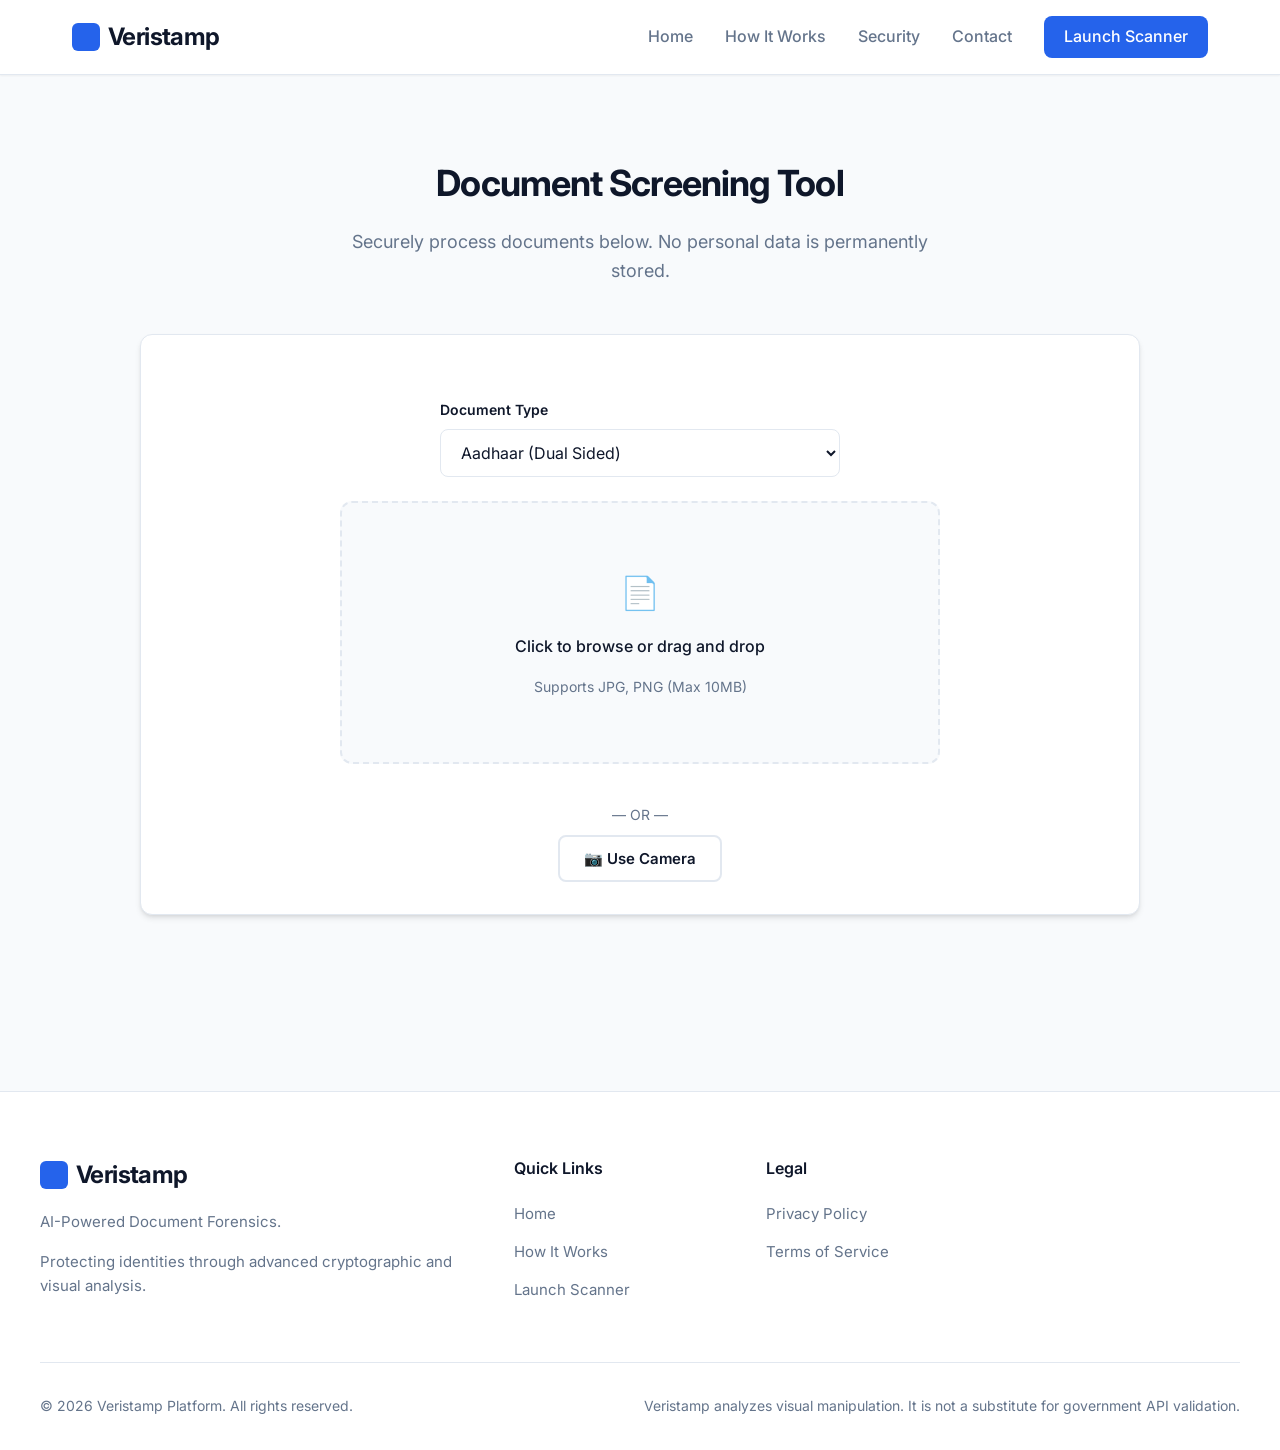
==== scanner.html @ 50203639 "Update project files" ====
<!DOCTYPE html>
<html lang="en">
<head>
    <meta charset="UTF-8">
    <meta name="viewport" content="width=device-width, initial-scale=1.0">
    <title>Veristamp — Document Scanner</title>
    <link rel="preconnect" href="https://fonts.googleapis.com">
    <link rel="preconnect" href="https://fonts.gstatic.com" crossorigin>
    <link href="https://fonts.googleapis.com/css2?family=Inter:wght@400;500;600;700&display=swap" rel="stylesheet">
    <link rel="stylesheet" href="./styles.css">
</head>
<body>

    <!-- Navigation -->
    <nav>
        <div class="nav-container">
            <a href="index.html" class="brand"><span class="brand-icon"></span> Veristamp</a>
            <button class="menu-toggle" onclick="document.getElementById('nav-links').classList.toggle('active')">☰</button>
            <div class="nav-links" id="nav-links">
                <a href="index.html#home">Home</a>
                <a href="index.html#how-it-works">How It Works</a>
                <a href="index.html#security">Security</a>
                <a href="index.html#contact">Contact</a>
                <a href="scanner.html" class="nav-btn">Launch Scanner</a>
            </div>
        </div>
    </nav>

    <!-- Scanner Tool -->
    <section id="scanner" class="section">
        <div class="section-title">Document Screening Tool</div>
        <div class="section-subtitle">Securely process documents below. No personal data is permanently stored.</div>
        
        <div class="scanner-container">
            <!-- Upload Section -->
            <div id="section-upload" class="card">
                <div class="upload-controls">
                    <div class="select-group">
                        <label for="document-type">Document Type</label>
                        <select id="document-type">
                            <option value="aadhaar">Aadhaar (Dual Sided)</option>
                        </select>
                    </div>
                    
                    <div class="dropzone" onclick="document.getElementById('file-input').click()" id="dropzone">
                        <div class="dropzone-icon">📄</div>
                        <div class="dropzone-text">Click to browse or drag and drop</div>
                        <div class="dropzone-sub">Supports JPG, PNG (Max 10MB)</div>
                        <input type="file" id="file-input" class="hidden" accept="image/*" onchange="handleFile(this.files[0])">
                    </div>
                    
                    <div style="text-align: center; margin-top: 1rem; width: 100%;">
                        <span style="color: var(--text-muted); font-size: 0.875rem; display: block; margin-bottom: 0.5rem;">— OR —</span>
                        <button style="border: 2px solid var(--border); padding: 0.75rem 1.5rem; border-radius: 8px; cursor: pointer; background: transparent; font-weight: 600; font-family: inherit; font-size: 0.9375rem; color: var(--text-main);" onclick="openCamera()">📷 Use Camera</button>
                    </div>
                </div>

                <div id="camera-container" class="hidden" style="display:none; flex-direction:column; align-items:center; gap:1rem; margin-top:1.5rem;">
                    <video id="camera-feed" autoplay playsinline style="width: 100%; max-width: 500px; border-radius: var(--radius); background: #000; border: 2px solid var(--border);"></video>
                    <div style="display:flex; gap: 1rem;">
                        <button style="background: var(--primary); color: white; border: none; padding: 0.75rem 1.5rem; border-radius: 8px; font-weight: 600; cursor: pointer;" onclick="captureCamera()">Capture Photo</button>
                        <button style="border: 2px solid var(--border); padding: 0.75rem 1.5rem; border-radius: 8px; cursor: pointer; background: transparent; font-weight: 600;" onclick="closeCamera()">Cancel</button>
                    </div>
                    <canvas id="camera-canvas" class="hidden"></canvas>
                </div>
            </div>

            <!-- Analyzing State -->
            <div id="section-analyzing" class="card hidden analyzing-state">
                <h3>Performing Forensic Analysis...</h3>
                <div class="progress-group">
                    <div class="progress-label"><span>OCR & Geometric Mapping</span><span id="lbl-ocr">0%</span></div>
                    <div class="progress-track"><div class="progress-fill" id="prog-ocr"></div></div>
                </div>
                <div class="progress-group">
                    <div class="progress-label"><span>Error Level Analysis (ELA)</span><span id="lbl-ela">0%</span></div>
                    <div class="progress-track"><div class="progress-fill" id="prog-ela"></div></div>
                </div>
                <div class="progress-group">
                    <div class="progress-label"><span>Copy-Move Detection (ORB)</span><span id="lbl-copy">0%</span></div>
                    <div class="progress-track"><div class="progress-fill" id="prog-copy"></div></div>
                </div>
            </div>

            <!-- Results Dashboard -->
            <div id="section-results" class="hidden">
                <div class="results-grid">
                    <!-- Left Column: Scores -->
                    <div class="card" style="margin-bottom: 0;">
                        <h4 style="text-align:center; margin-bottom: 1rem; color: var(--text-muted); font-size: 0.875rem; text-transform: uppercase; letter-spacing: 0.05em;">Authenticity Score</h4>
                        <div class="score-header" id="score-container">
                            <div class="risk-value" id="risk-score">0</div>
                            <div class="risk-badge" id="classification">UNKNOWN</div>
                        </div>
                        
                        <h4 style="margin-bottom: 1rem; color: var(--text-muted); font-size: 0.875rem; text-transform: uppercase; letter-spacing: 0.05em;">Individual Checks</h4>
                        <ul class="checks-list" id="checks-list"></ul>
                    </div>
                    
                    <!-- Right Column: Visual Map -->
                    <div class="card" style="margin-bottom: 0;">
                        <h4 style="margin-bottom: 1rem; color: var(--text-muted); font-size: 0.875rem; text-transform: uppercase; letter-spacing: 0.05em;">Forensic Map</h4>
                        <div class="canvas-wrapper">
                            <canvas id="image-canvas"></canvas>
                        </div>
                    </div>
                </div>
                
                <div class="action-bar">
                    <button class="btn-large btn-primary" onclick="resetApp()">Scan Another Document</button>
                </div>
            </div>
        </div>
    </section>

    <!-- Footer -->
    <footer>
        <div class="footer-grid">
            <div class="footer-col">
                <a href="index.html" class="brand" style="margin-bottom: 1rem;"><span class="brand-icon"></span> Veristamp</a>
                <p>AI-Powered Document Forensics.</p>
                <p>Protecting identities through advanced cryptographic and visual analysis.</p>
            </div>
            <div class="footer-col">
                <h4>Quick Links</h4>
                <ul class="footer-links">
                    <li><a href="index.html#home">Home</a></li>
                    <li><a href="index.html#how-it-works">How It Works</a></li>
                    <li><a href="scanner.html">Launch Scanner</a></li>
                </ul>
            </div>
            <div class="footer-col">
                <h4>Legal</h4>
                <ul class="footer-links">
                    <li><a href="#">Privacy Policy</a></li>
                    <li><a href="#">Terms of Service</a></li>
                </ul>
            </div>
        </div>
        <div class="footer-bottom">
            <div>&copy; 2026 Veristamp Platform. All rights reserved.</div>
            <div>Veristamp analyzes visual manipulation. It is not a substitute for government API validation.</div>
        </div>
    </footer>

    <!-- Scripts -->
    <script src="./script.js"></script>
</body>
</html>
---- styles.css ----
:root {
    --bg: #f8fafc;
    --surface: #ffffff;
    --text-main: #0f172a;
    --text-muted: #64748b;
    --border: #e2e8f0;
    --primary: #2563eb;
    --primary-hover: #1d4ed8;
    --danger: #ef4444;
    --warning: #f59e0b;
    --success: #10b981;
    --shadow-sm: 0 1px 2px 0 rgb(0 0 0 / 0.05);
    --shadow-md: 0 4px 6px -1px rgb(0 0 0 / 0.1), 0 2px 4px -2px rgb(0 0 0 / 0.1);
    --shadow-lg: 0 10px 15px -3px rgb(0 0 0 / 0.1), 0 4px 6px -4px rgb(0 0 0 / 0.1);
    --radius: 12px;
}

html { scroll-behavior: smooth; }
* { margin: 0; padding: 0; box-sizing: border-box; }
body { font-family: 'Inter', sans-serif; background-color: var(--bg); color: var(--text-main); line-height: 1.6; -webkit-font-smoothing: antialiased; }

/* Navigation */
nav { background: var(--surface); border-bottom: 1px solid var(--border); position: sticky; top: 0; z-index: 1000; box-shadow: var(--shadow-sm); }
.nav-container { max-width: 1200px; margin: 0 auto; padding: 1rem 2rem; display: flex; align-items: center; justify-content: space-between; }
.brand { font-size: 1.5rem; font-weight: 700; color: var(--text-main); display: flex; align-items: center; gap: 0.5rem; letter-spacing: -0.025em; text-decoration: none; }
.brand-icon { width: 28px; height: 28px; background: var(--primary); border-radius: 6px; display: inline-block; }

.nav-links { display: flex; gap: 2rem; align-items: center; }
.nav-links a { color: var(--text-muted); text-decoration: none; font-weight: 500; transition: color 0.2s; }
.nav-links a:hover { color: var(--primary); }
.nav-btn { background: var(--primary); color: white !important; padding: 0.5rem 1.25rem; border-radius: 8px; font-weight: 600; transition: background 0.2s; }
.nav-btn:hover { background: var(--primary-hover); }

.menu-toggle { display: none; background: none; border: none; font-size: 1.5rem; color: var(--text-main); cursor: pointer; }
@media (max-width: 768px) {
    .nav-links { display: none; flex-direction: column; position: absolute; top: 100%; left: 0; right: 0; background: var(--surface); padding: 1rem; border-bottom: 1px solid var(--border); box-shadow: var(--shadow-md); }
    .nav-links.active { display: flex; }
    .menu-toggle { display: block; }
}

/* General Sections */
.section { padding: 5rem 2rem; max-width: 1200px; margin: 0 auto; }
.bg-light { background-color: var(--surface); max-width: 100%; }
.bg-light .section-content { max-width: 1200px; margin: 0 auto; padding: 0 2rem; }
.section-title { text-align: center; font-size: 2.25rem; font-weight: 700; margin-bottom: 1rem; color: var(--text-main); letter-spacing: -0.025em; }
.section-subtitle { text-align: center; font-size: 1.125rem; color: var(--text-muted); max-width: 600px; margin: 0 auto 3rem auto; }

/* Hero */
.hero { padding: 6rem 2rem; text-align: center; max-width: 900px; margin: 0 auto; }
.hero h1 { font-size: 3.5rem; font-weight: 800; line-height: 1.15; letter-spacing: -0.025em; margin-bottom: 1.5rem; color: var(--text-main); }
.hero p { font-size: 1.25rem; color: var(--text-muted); margin-bottom: 2.5rem; max-width: 700px; margin-left: auto; margin-right: auto; }
.btn-large { padding: 1rem 2.5rem; font-size: 1.125rem; font-weight: 600; border-radius: 8px; text-decoration: none; display: inline-block; transition: all 0.2s; border: none; cursor: pointer; }
.btn-primary { background: var(--primary); color: white; }
.btn-primary:hover { background: var(--primary-hover); transform: translateY(-2px); box-shadow: var(--shadow-md); }

/* How It Works Grid */
.steps-grid { display: grid; grid-template-columns: repeat(auto-fit, minmax(250px, 1fr)); gap: 2rem; }
.step-card { background: var(--surface); padding: 2.5rem 2rem; border-radius: var(--radius); border: 1px solid var(--border); box-shadow: var(--shadow-sm); text-align: center; transition: transform 0.2s; }
.step-card:hover { transform: translateY(-5px); box-shadow: var(--shadow-md); }
.step-icon { width: 64px; height: 64px; background: #eff6ff; color: var(--primary); border-radius: 50%; display: flex; align-items: center; justify-content: center; font-size: 1.5rem; font-weight: 700; margin: 0 auto 1.5rem auto; }
.step-card h3 { font-size: 1.25rem; margin-bottom: 0.75rem; }
.step-card p { color: var(--text-muted); font-size: 0.9375rem; }

/* Trust / Security */
.security-grid { display: grid; grid-template-columns: 1fr 1fr; gap: 4rem; align-items: center; padding: 4rem 0; }
@media (max-width: 768px) { .security-grid { grid-template-columns: 1fr; gap: 2rem; } }
.security-text h2 { font-size: 2rem; font-weight: 700; margin-bottom: 1rem; }
.security-text p { color: var(--text-muted); margin-bottom: 1.5rem; font-size: 1.125rem; }
.security-list { list-style: none; margin-top: 2rem; }
.security-list li { display: flex; align-items: flex-start; gap: 1rem; margin-bottom: 1.25rem; font-weight: 500; }
.check-icon { color: var(--success); font-weight: bold; }

.stats-row { display: flex; justify-content: center; gap: 4rem; margin-top: 4rem; flex-wrap: wrap; border-top: 1px solid var(--border); padding-top: 4rem; }
.stat-item { text-align: center; }
.stat-val { font-size: 2.5rem; font-weight: 800; color: var(--primary); }
.stat-label { font-size: 0.875rem; color: var(--text-muted); text-transform: uppercase; letter-spacing: 0.05em; font-weight: 600; }

/* Contact Form */
.contact-grid { display: grid; grid-template-columns: 1fr 1.5fr; background: var(--surface); border: 1px solid var(--border); border-radius: var(--radius); overflow: hidden; box-shadow: var(--shadow-md); margin-top: 2rem; }
@media (max-width: 768px) { .contact-grid { grid-template-columns: 1fr; } }
.contact-info { background: var(--text-main); color: white; padding: 3rem; }
.contact-info h3 { font-size: 1.5rem; margin-bottom: 1rem; }
.contact-info p { color: #94a3b8; margin-bottom: 2rem; font-size: 0.9375rem; }
.contact-details { list-style: none; font-size: 0.9375rem; color: #cbd5e1; }
.contact-details li { margin-bottom: 1rem; display: flex; align-items: center; gap: 0.75rem; }

.contact-form { padding: 3rem; }
.form-group { margin-bottom: 1.5rem; }
.form-group label { display: block; font-size: 0.875rem; font-weight: 600; margin-bottom: 0.5rem; color: var(--text-main); }
.form-group input, .form-group textarea { width: 100%; padding: 0.75rem 1rem; border-radius: 8px; border: 1px solid var(--border); font-family: inherit; font-size: 1rem; outline: none; transition: border-color 0.2s; }
.form-group input:focus, .form-group textarea:focus { border-color: var(--primary); box-shadow: 0 0 0 3px rgba(37, 99, 235, 0.1); }
.form-group textarea { resize: vertical; min-height: 120px; }

/* Footer */
footer { background: var(--surface); border-top: 1px solid var(--border); padding: 4rem 2rem 2rem 2rem; margin-top: 4rem; }
.footer-grid { max-width: 1200px; margin: 0 auto; display: grid; grid-template-columns: 2fr 1fr 1fr 1fr; gap: 2rem; margin-bottom: 3rem; }
@media (max-width: 768px) { .footer-grid { grid-template-columns: 1fr; } }
.footer-col h4 { font-size: 1rem; font-weight: 600; margin-bottom: 1.25rem; color: var(--text-main); }
.footer-col p { color: var(--text-muted); font-size: 0.9375rem; margin-bottom: 1rem; }
.footer-links { list-style: none; }
.footer-links li { margin-bottom: 0.75rem; }
.footer-links a { color: var(--text-muted); text-decoration: none; font-size: 0.9375rem; transition: color 0.2s; }
.footer-links a:hover { color: var(--primary); }
.footer-bottom { max-width: 1200px; margin: 0 auto; padding-top: 2rem; border-top: 1px solid var(--border); display: flex; justify-content: space-between; align-items: center; color: var(--text-muted); font-size: 0.875rem; flex-wrap: wrap; gap: 1rem; }

/* -------------------------------------------
    SCANNER COMPONENT CSS (from original app)
    ------------------------------------------- */
.scanner-container { max-width: 1000px; margin: 0 auto; }
.card { background: var(--surface); border-radius: var(--radius); border: 1px solid var(--border); box-shadow: var(--shadow-md); padding: 2rem; margin-bottom: 2rem; transition: all 0.3s ease; }

.upload-controls { display: flex; flex-direction: column; align-items: center; gap: 1.5rem; margin-top: 2rem; }
.select-group { display: flex; flex-direction: column; align-items: flex-start; width: 100%; max-width: 400px; }
.select-group label { font-size: 0.875rem; font-weight: 600; color: var(--text-main); margin-bottom: 0.5rem; }
.select-group select { width: 100%; padding: 0.75rem 1rem; border-radius: 8px; border: 1px solid var(--border); font-family: inherit; font-size: 1rem; color: var(--text-main); background: var(--surface); cursor: pointer; outline: none; transition: border-color 0.2s; }
.select-group select:focus { border-color: var(--primary); box-shadow: 0 0 0 3px rgba(37, 99, 235, 0.1); }

.dropzone { width: 100%; max-width: 600px; border: 2px dashed var(--border); border-radius: var(--radius); padding: 4rem 2rem; text-align: center; background: #f8fafc; cursor: pointer; transition: all 0.2s ease; display: flex; flex-direction: column; align-items: center; justify-content: center; gap: 1rem; }
.dropzone:hover { border-color: var(--primary); background: #eff6ff; }
.dropzone-icon { font-size: 2rem; color: var(--text-muted); }
.dropzone-text { font-weight: 500; color: var(--text-main); }
.dropzone-sub { font-size: 0.875rem; color: var(--text-muted); }
.hidden { display: none !important; }

/* Analyzing State */
.analyzing-state { text-align: center; padding: 4rem 0; }
.analyzing-state h3 { font-size: 1.5rem; font-weight: 600; margin-bottom: 2rem; color: var(--text-main); }

.progress-group { margin-bottom: 1.5rem; text-align: left; max-width: 500px; margin-left: auto; margin-right: auto; }
.progress-label { display: flex; justify-content: space-between; font-size: 0.875rem; font-weight: 500; color: var(--text-main); margin-bottom: 0.5rem; }
.progress-track { height: 8px; background: var(--border); border-radius: 999px; overflow: hidden; }
.progress-fill { height: 100%; background: var(--primary); width: 0%; transition: width 0.3s ease; border-radius: 999px; }

/* Results Dashboard */
.results-grid { display: grid; grid-template-columns: 1fr 1.2fr; gap: 2rem; animation: fadeIn 0.5s ease-out forwards; }
@keyframes fadeIn { from { opacity: 0; transform: translateY(10px); } to { opacity: 1; transform: translateY(0); } }
@media (max-width: 768px) { .results-grid { grid-template-columns: 1fr; } }

.score-header { display: flex; flex-direction: column; align-items: center; padding: 2rem 0; border-bottom: 1px solid var(--border); margin-bottom: 1.5rem; }
.risk-value { font-size: 4rem; font-weight: 700; line-height: 1; letter-spacing: -0.05em; margin-bottom: 0.5rem; }
.risk-badge { display: inline-block; padding: 0.35rem 1rem; border-radius: 999px; font-size: 0.875rem; font-weight: 600; text-transform: uppercase; letter-spacing: 0.05em; }

.likely_fake .risk-value { color: var(--danger); }
.likely_fake .risk-badge { background: #fee2e2; color: var(--danger); }
.suspicious .risk-value { color: var(--warning); }
.suspicious .risk-badge { background: #fef3c7; color: var(--warning); }
.genuine .risk-value { color: var(--success); }
.genuine .risk-badge { background: #d1fae5; color: var(--success); }

.checks-list { list-style: none; display: flex; flex-direction: column; gap: 0.75rem; }
.check-item { display: flex; justify-content: space-between; align-items: center; padding: 0.75rem; background: var(--bg); border-radius: 8px; font-size: 0.9375rem; }
.check-name { font-weight: 500; color: var(--text-main); }
.check-score { font-weight: 600; font-variant-numeric: tabular-nums; }
.score-safe { color: var(--success); }
.score-warn { color: var(--danger); }

.canvas-wrapper { width: 100%; border-radius: 8px; overflow: hidden; background: #000; display: flex; justify-content: center; align-items: center; }
canvas { max-width: 100%; height: auto; display: block; }
.action-bar { margin-top: 2rem; display: flex; justify-content: center; }
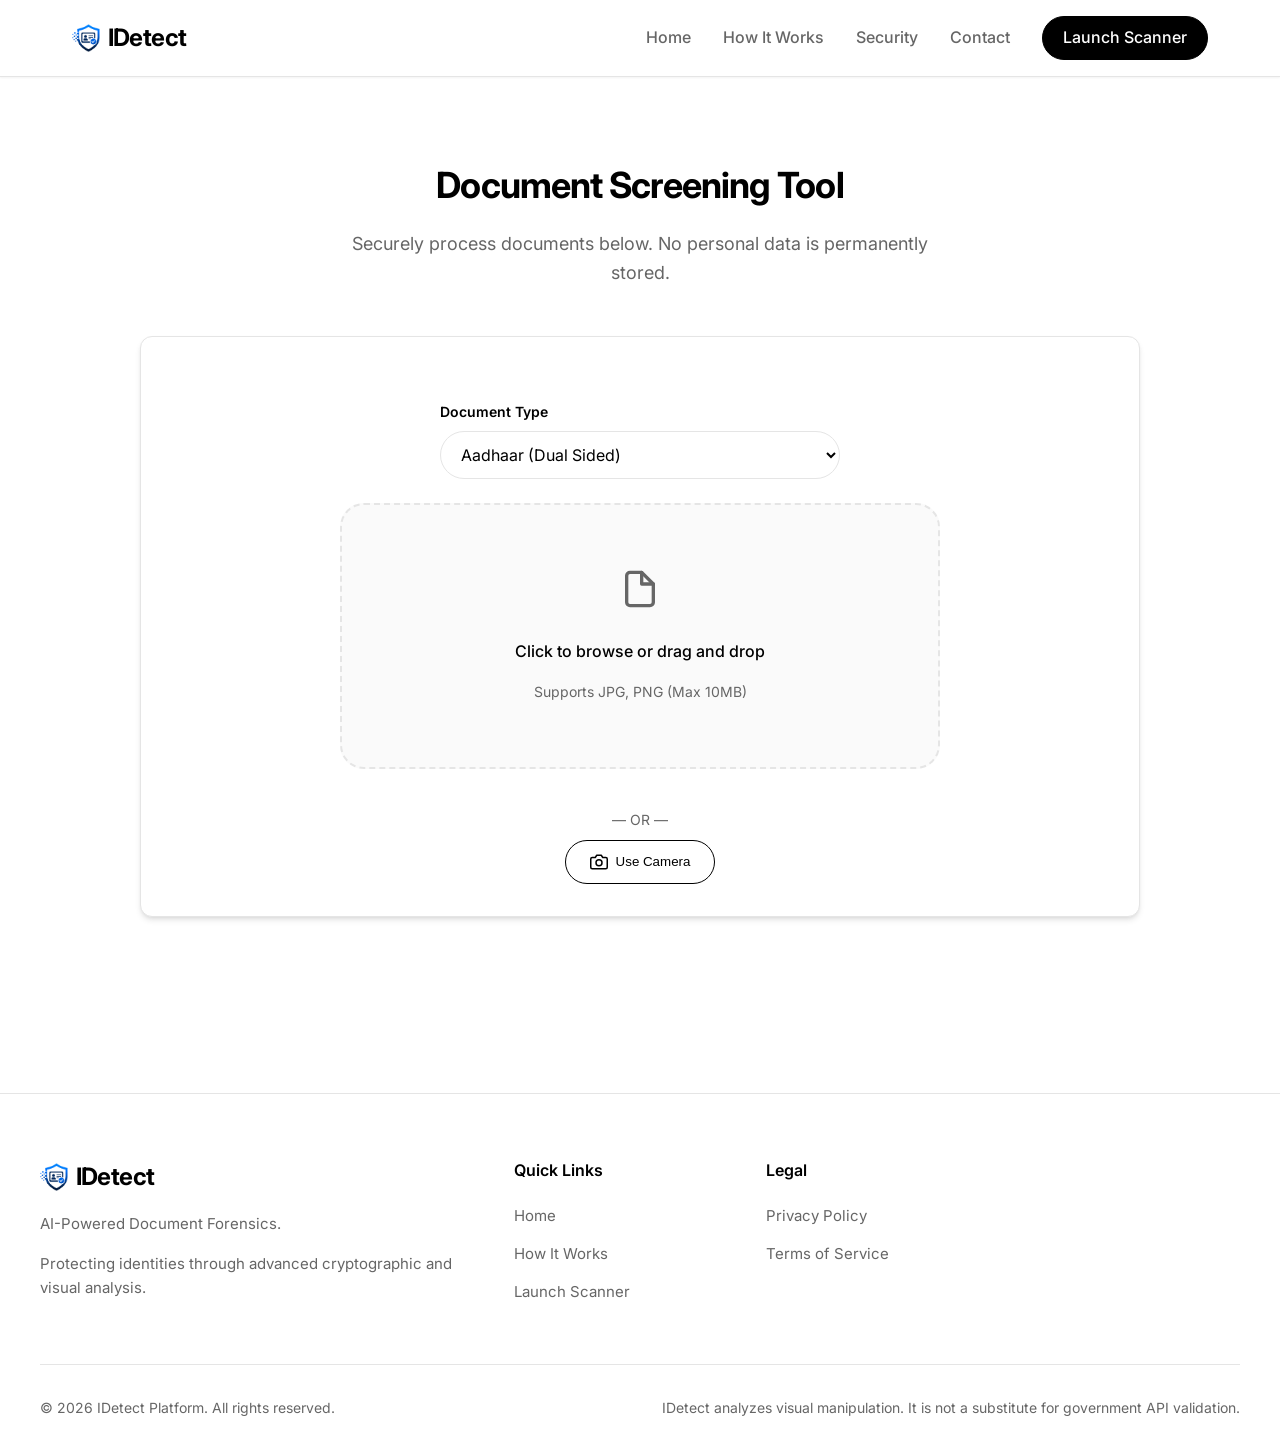
==== commit 4edc2450: "Update project files" ====
--- a/scanner.html
+++ b/scanner.html
@@ -3,7 +3,7 @@
 <head>
     <meta charset="UTF-8">
     <meta name="viewport" content="width=device-width, initial-scale=1.0">
-    <title>Veristamp — Document Scanner</title>
+    <title>IDetect — Document Scanner</title>
     <link rel="preconnect" href="https://fonts.googleapis.com">
     <link rel="preconnect" href="https://fonts.gstatic.com" crossorigin>
     <link href="https://fonts.googleapis.com/css2?family=Inter:wght@400;500;600;700&display=swap" rel="stylesheet">
@@ -14,7 +14,7 @@
     <!-- Navigation -->
     <nav>
         <div class="nav-container">
-            <a href="index.html" class="brand"><span class="brand-icon"></span> Veristamp</a>
+            <a href="index.html" class="brand"><img src="./ficon.png" alt="Logo" style="height:28px; margin-right:8px;"> <strong>ID</strong>etect</a>
             <button class="menu-toggle" onclick="document.getElementById('nav-links').classList.toggle('active')">☰</button>
             <div class="nav-links" id="nav-links">
                 <a href="index.html#home">Home</a>
@@ -42,8 +42,10 @@
                         </select>
                     </div>
                     
-                    <div class="dropzone" onclick="document.getElementById('file-input').click()" id="dropzone">
-                        <div class="dropzone-icon">📄</div>
+                    <div class="dropzone" onclick="document.getElementById('file-input').click()" id="dropzone" style="border-radius: 24px;">
+                        <div class="dropzone-icon">
+                            <svg xmlns="http://www.w3.org/2000/svg" width="40" height="40" viewBox="0 0 24 24" fill="none" stroke="currentColor" stroke-width="2" stroke-linecap="round" stroke-linejoin="round" style="color: var(--text-muted);"><path d="M13 2H6a2 2 0 0 0-2 2v16a2 2 0 0 0 2 2h12a2 2 0 0 0 2-2V9z"></path><polyline points="13 2 13 9 20 9"></polyline></svg>
+                        </div>
                         <div class="dropzone-text">Click to browse or drag and drop</div>
                         <div class="dropzone-sub">Supports JPG, PNG (Max 10MB)</div>
                         <input type="file" id="file-input" class="hidden" accept="image/*" onchange="handleFile(this.files[0])">
@@ -51,15 +53,18 @@
                     
                     <div style="text-align: center; margin-top: 1rem; width: 100%;">
                         <span style="color: var(--text-muted); font-size: 0.875rem; display: block; margin-bottom: 0.5rem;">— OR —</span>
-                        <button style="border: 2px solid var(--border); padding: 0.75rem 1.5rem; border-radius: 8px; cursor: pointer; background: transparent; font-weight: 600; font-family: inherit; font-size: 0.9375rem; color: var(--text-main);" onclick="openCamera()">📷 Use Camera</button>
+                        <button class="btn-outline" style="padding: 0.75rem 1.5rem; display: inline-flex; align-items: center; gap: 0.5rem;" onclick="openCamera()">
+                            <svg xmlns="http://www.w3.org/2000/svg" width="18" height="18" viewBox="0 0 24 24" fill="none" stroke="currentColor" stroke-width="2" stroke-linecap="round" stroke-linejoin="round"><path d="M23 19a2 2 0 0 1-2 2H3a2 2 0 0 1-2-2V8a2 2 0 0 1 2-2h4l2-3h6l2 3h4a2 2 0 0 1 2 2z"></path><circle cx="12" cy="13" r="4"></circle></svg>
+                            Use Camera
+                        </button>
                     </div>
                 </div>
 
                 <div id="camera-container" class="hidden" style="display:none; flex-direction:column; align-items:center; gap:1rem; margin-top:1.5rem;">
-                    <video id="camera-feed" autoplay playsinline style="width: 100%; max-width: 500px; border-radius: var(--radius); background: #000; border: 2px solid var(--border);"></video>
+                    <video id="camera-feed" autoplay playsinline style="width: 100%; max-width: 500px; border-radius: 24px; background: #000; border: 2px solid var(--border);"></video>
                     <div style="display:flex; gap: 1rem;">
-                        <button style="background: var(--primary); color: white; border: none; padding: 0.75rem 1.5rem; border-radius: 8px; font-weight: 600; cursor: pointer;" onclick="captureCamera()">Capture Photo</button>
-                        <button style="border: 2px solid var(--border); padding: 0.75rem 1.5rem; border-radius: 8px; cursor: pointer; background: transparent; font-weight: 600;" onclick="closeCamera()">Cancel</button>
+                        <button class="btn-primary" style="padding: 0.75rem 1.5rem;" onclick="captureCamera()">Capture Photo</button>
+                        <button class="btn-outline" style="padding: 0.75rem 1.5rem;" onclick="closeCamera()">Cancel</button>
                     </div>
                     <canvas id="camera-canvas" class="hidden"></canvas>
                 </div>
@@ -100,8 +105,8 @@
                     <!-- Right Column: Visual Map -->
                     <div class="card" style="margin-bottom: 0;">
                         <h4 style="margin-bottom: 1rem; color: var(--text-muted); font-size: 0.875rem; text-transform: uppercase; letter-spacing: 0.05em;">Forensic Map</h4>
-                        <div class="canvas-wrapper">
-                            <canvas id="image-canvas"></canvas>
+                        <div class="canvas-wrapper" style="border-radius: 24px;">
+                            <canvas id="image-canvas" style="border-radius: 24px;"></canvas>
                         </div>
                     </div>
                 </div>
@@ -117,7 +122,7 @@
     <footer>
         <div class="footer-grid">
             <div class="footer-col">
-                <a href="index.html" class="brand" style="margin-bottom: 1rem;"><span class="brand-icon"></span> Veristamp</a>
+                <a href="index.html" class="brand" style="margin-bottom: 1rem;"><img src="./ficon.png" alt="Logo" style="height:28px; margin-right:8px;"> <strong>ID</strong>etect</a>
                 <p>AI-Powered Document Forensics.</p>
                 <p>Protecting identities through advanced cryptographic and visual analysis.</p>
             </div>
@@ -138,8 +143,8 @@
             </div>
         </div>
         <div class="footer-bottom">
-            <div>&copy; 2026 Veristamp Platform. All rights reserved.</div>
-            <div>Veristamp analyzes visual manipulation. It is not a substitute for government API validation.</div>
+            <div>&copy; 2026 IDetect Platform. All rights reserved.</div>
+            <div>IDetect analyzes visual manipulation. It is not a substitute for government API validation.</div>
         </div>
     </footer>
 
--- a/styles.css
+++ b/styles.css
@@ -1,14 +1,14 @@
 :root {
-    --bg: #f8fafc;
+    --bg: #ffffff;
     --surface: #ffffff;
-    --text-main: #0f172a;
-    --text-muted: #64748b;
-    --border: #e2e8f0;
-    --primary: #2563eb;
-    --primary-hover: #1d4ed8;
-    --danger: #ef4444;
-    --warning: #f59e0b;
-    --success: #10b981;
+    --text-main: #000000;
+    --text-muted: #666666;
+    --border: #e5e5e5;
+    --primary: #000000;
+    --primary-hover: #333333;
+    --danger: #000000;
+    --warning: #444444;
+    --success: #000000;
     --shadow-sm: 0 1px 2px 0 rgb(0 0 0 / 0.05);
     --shadow-md: 0 4px 6px -1px rgb(0 0 0 / 0.1), 0 2px 4px -2px rgb(0 0 0 / 0.1);
     --shadow-lg: 0 10px 15px -3px rgb(0 0 0 / 0.1), 0 4px 6px -4px rgb(0 0 0 / 0.1);
@@ -22,14 +22,14 @@
 /* Navigation */
 nav { background: var(--surface); border-bottom: 1px solid var(--border); position: sticky; top: 0; z-index: 1000; box-shadow: var(--shadow-sm); }
 .nav-container { max-width: 1200px; margin: 0 auto; padding: 1rem 2rem; display: flex; align-items: center; justify-content: space-between; }
-.brand { font-size: 1.5rem; font-weight: 700; color: var(--text-main); display: flex; align-items: center; gap: 0.5rem; letter-spacing: -0.025em; text-decoration: none; }
+.brand { font-size: 1.5rem; font-weight: 700; color: var(--text-main); display: flex; align-items: center; letter-spacing: -0.025em; text-decoration: none; }
 .brand-icon { width: 28px; height: 28px; background: var(--primary); border-radius: 6px; display: inline-block; }
 
 .nav-links { display: flex; gap: 2rem; align-items: center; }
 .nav-links a { color: var(--text-muted); text-decoration: none; font-weight: 500; transition: color 0.2s; }
 .nav-links a:hover { color: var(--primary); }
-.nav-btn { background: var(--primary); color: white !important; padding: 0.5rem 1.25rem; border-radius: 8px; font-weight: 600; transition: background 0.2s; }
-.nav-btn:hover { background: var(--primary-hover); }
+.nav-btn { background: var(--primary); color: white !important; padding: 0.5rem 1.25rem; border-radius: 9999px; font-weight: 600; transition: background 0.2s; border: 1px solid var(--primary); }
+.nav-btn:hover { background: var(--primary-hover); border-color: var(--primary-hover); }
 
 .menu-toggle { display: none; background: none; border: none; font-size: 1.5rem; color: var(--text-main); cursor: pointer; }
 @media (max-width: 768px) {
@@ -49,21 +49,23 @@
 .hero { padding: 6rem 2rem; text-align: center; max-width: 900px; margin: 0 auto; }
 .hero h1 { font-size: 3.5rem; font-weight: 800; line-height: 1.15; letter-spacing: -0.025em; margin-bottom: 1.5rem; color: var(--text-main); }
 .hero p { font-size: 1.25rem; color: var(--text-muted); margin-bottom: 2.5rem; max-width: 700px; margin-left: auto; margin-right: auto; }
-.btn-large { padding: 1rem 2.5rem; font-size: 1.125rem; font-weight: 600; border-radius: 8px; text-decoration: none; display: inline-block; transition: all 0.2s; border: none; cursor: pointer; }
-.btn-primary { background: var(--primary); color: white; }
-.btn-primary:hover { background: var(--primary-hover); transform: translateY(-2px); box-shadow: var(--shadow-md); }
+.hero-btns { display: flex; justify-content: center; gap: 1rem; flex-wrap: wrap; }
+.btn-large { padding: 1rem 2.5rem; font-size: 1.125rem; font-weight: 600; border-radius: 9999px; text-decoration: none; display: inline-block; transition: all 0.2s; border: none; cursor: pointer; }
+.btn-primary { background: var(--primary); color: white; border: 1px solid var(--primary); border-radius: 9999px; }
+.btn-primary:hover { background: var(--primary-hover); border-color: var(--primary-hover); transform: translateY(-2px); box-shadow: var(--shadow-md); }
+.btn-outline { background: white; color: black; border: 1px solid black; border-radius: 9999px; }
+.btn-outline:hover { background: #f4f4f5; transform: translateY(-2px); box-shadow: var(--shadow-md); }
 
 /* How It Works Grid */
 .steps-grid { display: grid; grid-template-columns: repeat(auto-fit, minmax(250px, 1fr)); gap: 2rem; }
 .step-card { background: var(--surface); padding: 2.5rem 2rem; border-radius: var(--radius); border: 1px solid var(--border); box-shadow: var(--shadow-sm); text-align: center; transition: transform 0.2s; }
 .step-card:hover { transform: translateY(-5px); box-shadow: var(--shadow-md); }
-.step-icon { width: 64px; height: 64px; background: #eff6ff; color: var(--primary); border-radius: 50%; display: flex; align-items: center; justify-content: center; font-size: 1.5rem; font-weight: 700; margin: 0 auto 1.5rem auto; }
+.step-icon { width: 64px; height: 64px; background: #000; color: #fff; border-radius: 50%; display: flex; align-items: center; justify-content: center; font-size: 1.5rem; font-weight: 700; margin: 0 auto 1.5rem auto; }
 .step-card h3 { font-size: 1.25rem; margin-bottom: 0.75rem; }
 .step-card p { color: var(--text-muted); font-size: 0.9375rem; }
 
 /* Trust / Security */
-.security-grid { display: grid; grid-template-columns: 1fr 1fr; gap: 4rem; align-items: center; padding: 4rem 0; }
-@media (max-width: 768px) { .security-grid { grid-template-columns: 1fr; gap: 2rem; } }
+.security-grid { max-width: 800px; margin: 0 auto; padding: 4rem 0; }
 .security-text h2 { font-size: 2rem; font-weight: 700; margin-bottom: 1rem; }
 .security-text p { color: var(--text-muted); margin-bottom: 1.5rem; font-size: 1.125rem; }
 .security-list { list-style: none; margin-top: 2rem; }
@@ -71,6 +73,10 @@
 .check-icon { color: var(--success); font-weight: bold; }
 
 .stats-row { display: flex; justify-content: center; gap: 4rem; margin-top: 4rem; flex-wrap: wrap; border-top: 1px solid var(--border); padding-top: 4rem; }
+@media (max-width: 768px) {
+    .stats-row { gap: 2rem; margin-top: 2rem; padding-top: 2rem; justify-content: space-around; }
+    .stat-val { font-size: 2rem; }
+}
 .stat-item { text-align: center; }
 .stat-val { font-size: 2.5rem; font-weight: 800; color: var(--primary); }
 .stat-label { font-size: 0.875rem; color: var(--text-muted); text-transform: uppercase; letter-spacing: 0.05em; font-weight: 600; }
@@ -82,14 +88,24 @@
 .contact-info h3 { font-size: 1.5rem; margin-bottom: 1rem; }
 .contact-info p { color: #94a3b8; margin-bottom: 2rem; font-size: 0.9375rem; }
 .contact-details { list-style: none; font-size: 0.9375rem; color: #cbd5e1; }
-.contact-details li { margin-bottom: 1rem; display: flex; align-items: center; gap: 0.75rem; }
+.contact-details li { margin-bottom: 1.25rem; display: flex; align-items: flex-start; gap: 0.5rem; flex-wrap: wrap; }
+@media (max-width: 400px) and (max-height: 700px) {
+    .contact-details li { flex-direction: column; gap: 0.25rem; }
+}
 
 .contact-form { padding: 3rem; }
 .form-group { margin-bottom: 1.5rem; }
 .form-group label { display: block; font-size: 0.875rem; font-weight: 600; margin-bottom: 0.5rem; color: var(--text-main); }
-.form-group input, .form-group textarea { width: 100%; padding: 0.75rem 1rem; border-radius: 8px; border: 1px solid var(--border); font-family: inherit; font-size: 1rem; outline: none; transition: border-color 0.2s; }
-.form-group input:focus, .form-group textarea:focus { border-color: var(--primary); box-shadow: 0 0 0 3px rgba(37, 99, 235, 0.1); }
+.form-group input, .form-group textarea { width: 100%; padding: 0.75rem 0; border-radius: 0; border: none; border-bottom: 2px solid var(--border); font-family: inherit; font-size: 1rem; outline: none; transition: border-color 0.2s; background: transparent; }
+.form-group input:focus, .form-group textarea:focus { border-color: var(--primary); box-shadow: none; }
 .form-group textarea { resize: vertical; min-height: 120px; }
+
+/* Accordion Input Styles */
+.accordion-group label { cursor: pointer; display: flex; justify-content: space-between; align-items: center; user-select: none; }
+.accordion-group .toggle-icon { font-size: 0.75rem; transition: transform 0.3s ease; color: var(--text-muted); }
+.accordion-group.active .toggle-icon { transform: rotate(180deg); }
+.accordion-group .input-wrapper { max-height: 0; opacity: 0; overflow: hidden; transition: max-height 0.4s ease-out, opacity 0.3s ease-out, margin-top 0.3s ease-out; margin-top: 0; }
+.accordion-group.active .input-wrapper { max-height: 250px; opacity: 1; margin-top: 0.75rem; }
 
 /* Footer */
 footer { background: var(--surface); border-top: 1px solid var(--border); padding: 4rem 2rem 2rem 2rem; margin-top: 4rem; }
@@ -108,15 +124,16 @@
     ------------------------------------------- */
 .scanner-container { max-width: 1000px; margin: 0 auto; }
 .card { background: var(--surface); border-radius: var(--radius); border: 1px solid var(--border); box-shadow: var(--shadow-md); padding: 2rem; margin-bottom: 2rem; transition: all 0.3s ease; }
+@media (max-width: 768px) { .card { padding: 1.25rem; margin-bottom: 1rem; } }
 
 .upload-controls { display: flex; flex-direction: column; align-items: center; gap: 1.5rem; margin-top: 2rem; }
 .select-group { display: flex; flex-direction: column; align-items: flex-start; width: 100%; max-width: 400px; }
 .select-group label { font-size: 0.875rem; font-weight: 600; color: var(--text-main); margin-bottom: 0.5rem; }
-.select-group select { width: 100%; padding: 0.75rem 1rem; border-radius: 8px; border: 1px solid var(--border); font-family: inherit; font-size: 1rem; color: var(--text-main); background: var(--surface); cursor: pointer; outline: none; transition: border-color 0.2s; }
+.select-group select { width: 100%; padding: 0.75rem 1rem; border-radius: 9999px; border: 1px solid var(--border); font-family: inherit; font-size: 1rem; color: var(--text-main); background: var(--surface); cursor: pointer; outline: none; transition: border-color 0.2s; }
 .select-group select:focus { border-color: var(--primary); box-shadow: 0 0 0 3px rgba(37, 99, 235, 0.1); }
 
-.dropzone { width: 100%; max-width: 600px; border: 2px dashed var(--border); border-radius: var(--radius); padding: 4rem 2rem; text-align: center; background: #f8fafc; cursor: pointer; transition: all 0.2s ease; display: flex; flex-direction: column; align-items: center; justify-content: center; gap: 1rem; }
-.dropzone:hover { border-color: var(--primary); background: #eff6ff; }
+.dropzone { width: 100%; max-width: 600px; border: 2px dashed var(--border); border-radius: var(--radius); padding: 4rem 2rem; text-align: center; background: #fafafa; cursor: pointer; transition: all 0.2s ease; display: flex; flex-direction: column; align-items: center; justify-content: center; gap: 1rem; }
+.dropzone:hover { border-color: var(--primary); background: #f4f4f5; }
 .dropzone-icon { font-size: 2rem; color: var(--text-muted); }
 .dropzone-text { font-weight: 500; color: var(--text-main); }
 .dropzone-sub { font-size: 0.875rem; color: var(--text-muted); }
@@ -125,6 +142,10 @@
 /* Analyzing State */
 .analyzing-state { text-align: center; padding: 4rem 0; }
 .analyzing-state h3 { font-size: 1.5rem; font-weight: 600; margin-bottom: 2rem; color: var(--text-main); }
+@media (max-width: 768px) {
+    .analyzing-state { padding: 1rem 0; }
+    .analyzing-state h3 { font-size: 1.25rem; margin-bottom: 1.5rem; }
+}
 
 .progress-group { margin-bottom: 1.5rem; text-align: left; max-width: 500px; margin-left: auto; margin-right: auto; }
 .progress-label { display: flex; justify-content: space-between; font-size: 0.875rem; font-weight: 500; color: var(--text-main); margin-bottom: 0.5rem; }
@@ -140,19 +161,19 @@
 .risk-value { font-size: 4rem; font-weight: 700; line-height: 1; letter-spacing: -0.05em; margin-bottom: 0.5rem; }
 .risk-badge { display: inline-block; padding: 0.35rem 1rem; border-radius: 999px; font-size: 0.875rem; font-weight: 600; text-transform: uppercase; letter-spacing: 0.05em; }
 
-.likely_fake .risk-value { color: var(--danger); }
-.likely_fake .risk-badge { background: #fee2e2; color: var(--danger); }
-.suspicious .risk-value { color: var(--warning); }
-.suspicious .risk-badge { background: #fef3c7; color: var(--warning); }
-.genuine .risk-value { color: var(--success); }
-.genuine .risk-badge { background: #d1fae5; color: var(--success); }
+.likely_fake .risk-value { color: var(--text-main); }
+.likely_fake .risk-badge { background: #000000; color: #ffffff; }
+.suspicious .risk-value { color: var(--text-muted); }
+.suspicious .risk-badge { background: #e5e5e5; color: #000000; }
+.genuine .risk-value { color: var(--text-main); }
+.genuine .risk-badge { background: #ffffff; color: #000000; border: 1px solid #000000; }
 
 .checks-list { list-style: none; display: flex; flex-direction: column; gap: 0.75rem; }
 .check-item { display: flex; justify-content: space-between; align-items: center; padding: 0.75rem; background: var(--bg); border-radius: 8px; font-size: 0.9375rem; }
 .check-name { font-weight: 500; color: var(--text-main); }
 .check-score { font-weight: 600; font-variant-numeric: tabular-nums; }
-.score-safe { color: var(--success); }
-.score-warn { color: var(--danger); }
+.score-safe { color: var(--text-main); }
+.score-warn { color: #000000; font-weight: 800; border-bottom: 2px solid #000; }
 
 .canvas-wrapper { width: 100%; border-radius: 8px; overflow: hidden; background: #000; display: flex; justify-content: center; align-items: center; }
 canvas { max-width: 100%; height: auto; display: block; }
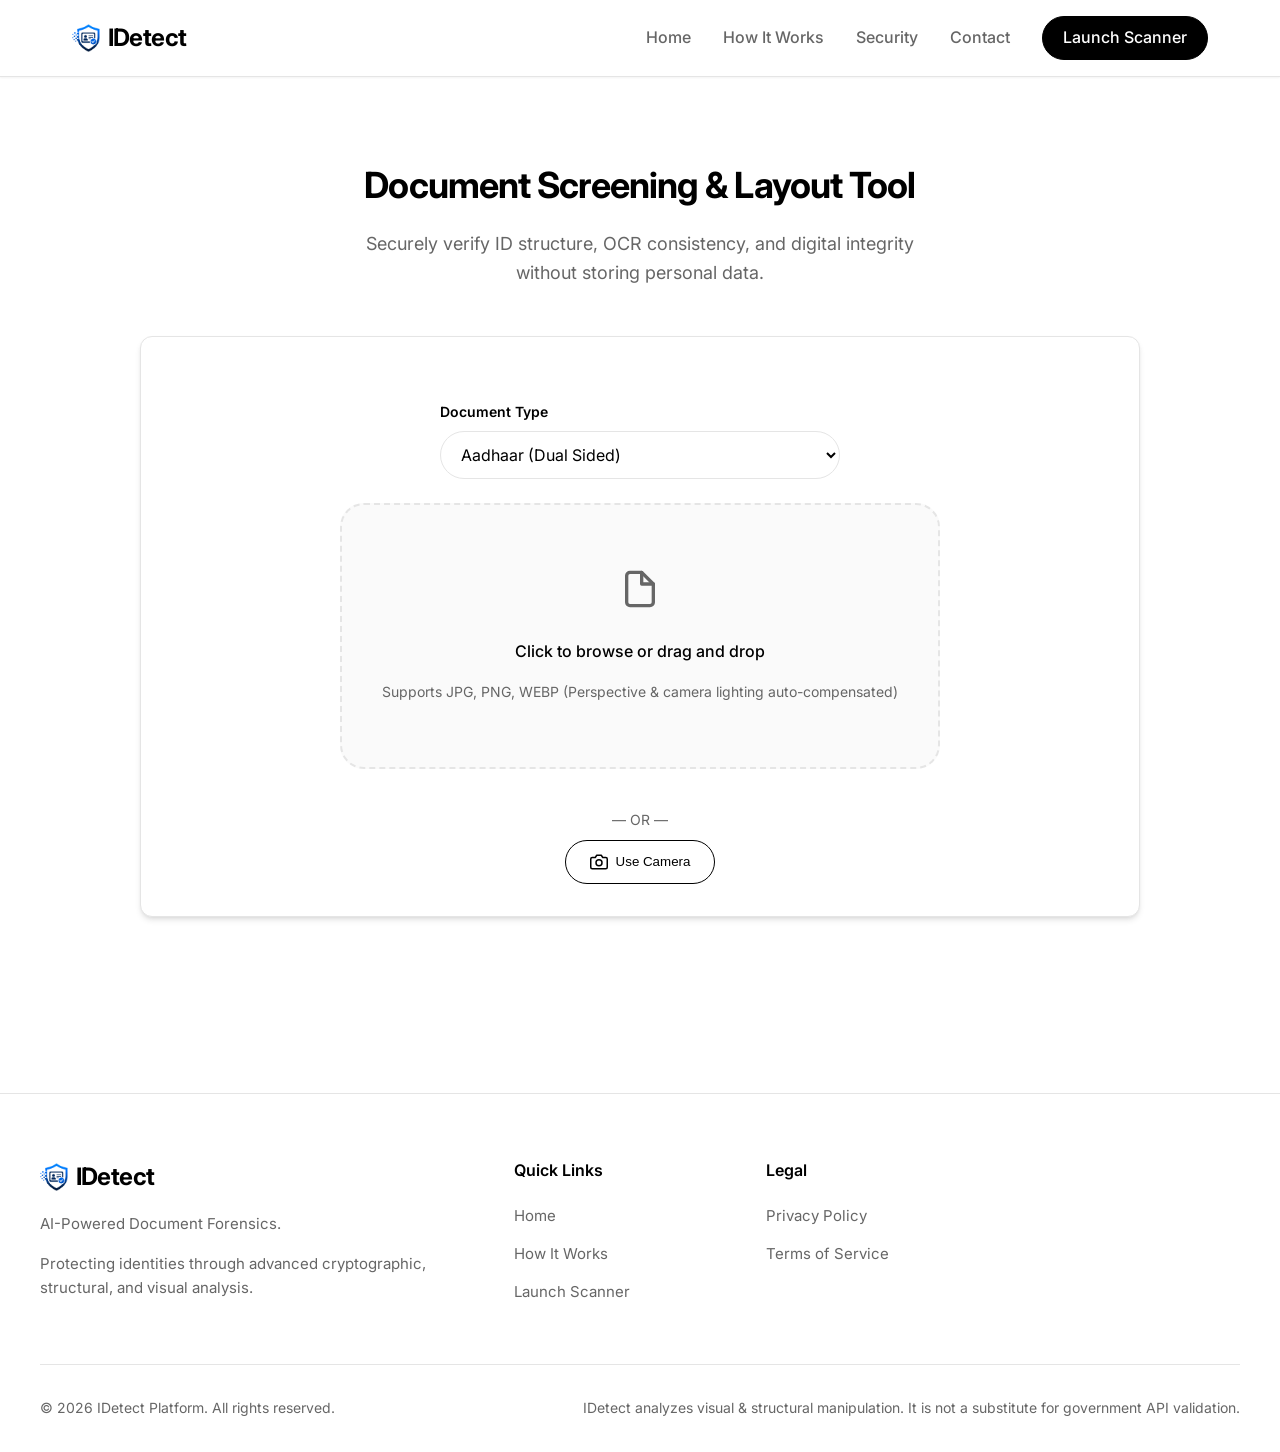
==== commit d7bf466a: "Update project files" ====
--- a/scanner.html
+++ b/scanner.html
@@ -3,10 +3,10 @@
 <head>
     <meta charset="UTF-8">
     <meta name="viewport" content="width=device-width, initial-scale=1.0">
-    <title>IDetect — Document Scanner</title>
+    <title>IDetect — Document Scanner & Layout Verification</title>
     <link rel="preconnect" href="https://fonts.googleapis.com">
     <link rel="preconnect" href="https://fonts.gstatic.com" crossorigin>
-    <link href="https://fonts.googleapis.com/css2?family=Inter:wght@400;500;600;700&display=swap" rel="stylesheet">
+    <link href="https://fonts.googleapis.com/css2?family=Inter:wght@400;500;600;700;800&display=swap" rel="stylesheet">
     <link rel="stylesheet" href="./styles.css">
 </head>
 <body>
@@ -28,8 +28,8 @@
 
     <!-- Scanner Tool -->
     <section id="scanner" class="section">
-        <div class="section-title">Document Screening Tool</div>
-        <div class="section-subtitle">Securely process documents below. No personal data is permanently stored.</div>
+        <div class="section-title">Document Screening & Layout Tool</div>
+        <div class="section-subtitle">Securely verify ID structure, OCR consistency, and digital integrity without storing personal data.</div>
         
         <div class="scanner-container">
             <!-- Upload Section -->
@@ -47,7 +47,7 @@
                             <svg xmlns="http://www.w3.org/2000/svg" width="40" height="40" viewBox="0 0 24 24" fill="none" stroke="currentColor" stroke-width="2" stroke-linecap="round" stroke-linejoin="round" style="color: var(--text-muted);"><path d="M13 2H6a2 2 0 0 0-2 2v16a2 2 0 0 0 2 2h12a2 2 0 0 0 2-2V9z"></path><polyline points="13 2 13 9 20 9"></polyline></svg>
                         </div>
                         <div class="dropzone-text">Click to browse or drag and drop</div>
-                        <div class="dropzone-sub">Supports JPG, PNG (Max 10MB)</div>
+                        <div class="dropzone-sub">Supports JPG, PNG, WEBP (Perspective & camera lighting auto-compensated)</div>
                         <input type="file" id="file-input" class="hidden" accept="image/*" onchange="handleFile(this.files[0])">
                     </div>
                     
@@ -72,43 +72,96 @@
 
             <!-- Analyzing State -->
             <div id="section-analyzing" class="card hidden analyzing-state">
-                <h3>Performing Forensic Analysis...</h3>
-                <div class="progress-group">
-                    <div class="progress-label"><span>OCR & Geometric Mapping</span><span id="lbl-ocr">0%</span></div>
+                <h3>Performing Structural & Forensic Analysis...</h3>
+                <div class="progress-group">
+                    <div class="progress-label"><span>Perspective Rectification & Quality Check</span><span id="lbl-persp">0%</span></div>
+                    <div class="progress-track"><div class="progress-fill" id="prog-persp"></div></div>
+                </div>
+                <div class="progress-group">
+                    <div class="progress-label"><span>Normalized OCR & Geometric Mapping</span><span id="lbl-ocr">0%</span></div>
                     <div class="progress-track"><div class="progress-fill" id="prog-ocr"></div></div>
                 </div>
                 <div class="progress-group">
-                    <div class="progress-label"><span>Error Level Analysis (ELA)</span><span id="lbl-ela">0%</span></div>
+                    <div class="progress-label"><span>Structural Layout & Tolerance Matching</span><span id="lbl-layout">0%</span></div>
+                    <div class="progress-track"><div class="progress-fill" id="prog-layout"></div></div>
+                </div>
+                <div class="progress-group">
+                    <div class="progress-label"><span>Tampering & Digital Forensic Checks</span><span id="lbl-ela">0%</span></div>
                     <div class="progress-track"><div class="progress-fill" id="prog-ela"></div></div>
-                </div>
-                <div class="progress-group">
-                    <div class="progress-label"><span>Copy-Move Detection (ORB)</span><span id="lbl-copy">0%</span></div>
-                    <div class="progress-track"><div class="progress-fill" id="prog-copy"></div></div>
                 </div>
             </div>
 
             <!-- Results Dashboard -->
             <div id="section-results" class="hidden">
                 <div class="results-grid">
-                    <!-- Left Column: Scores -->
+                    <!-- Left Column: Scores & Metrics -->
                     <div class="card" style="margin-bottom: 0;">
-                        <h4 style="text-align:center; margin-bottom: 1rem; color: var(--text-muted); font-size: 0.875rem; text-transform: uppercase; letter-spacing: 0.05em;">Authenticity Score</h4>
+                        <div class="results-top-header">
+                            <div>
+                                <h4 style="color: var(--text-muted); font-size: 0.8rem; text-transform: uppercase; letter-spacing: 0.05em; margin-bottom: 0.25rem;">Authenticity Assessment</h4>
+                                <span class="confidence-badge" id="confidence-indicator">Confidence: --%</span>
+                            </div>
+                        </div>
+
                         <div class="score-header" id="score-container">
                             <div class="risk-value" id="risk-score">0</div>
+                            <div class="score-scale">/ 100</div>
                             <div class="risk-badge" id="classification">UNKNOWN</div>
                         </div>
+
+                        <!-- Image Quality Separation Card -->
+                        <div class="quality-card" id="quality-card">
+                            <div class="quality-header">
+                                <span class="quality-title">
+                                    <svg xmlns="http://www.w3.org/2000/svg" width="16" height="16" viewBox="0 0 24 24" fill="none" stroke="currentColor" stroke-width="2" stroke-linecap="round" stroke-linejoin="round" style="margin-right:6px;"><path d="M2 12h5l3 5 4-10 3 5h5"/></svg>
+                                    Image Quality
+                                </span>
+                                <span class="quality-score" id="quality-score-val">88/100</span>
+                            </div>
+                            <div class="quality-metrics-row">
+                                <span class="quality-chip" id="chip-sharpness">Sharpness: --</span>
+                                <span class="quality-chip" id="chip-brightness">Brightness: --</span>
+                                <span class="quality-chip" id="chip-contrast">Contrast: --</span>
+                            </div>
+                            <div class="quality-subtext">Evaluated independently from document authenticity.</div>
+                        </div>
                         
-                        <h4 style="margin-bottom: 1rem; color: var(--text-muted); font-size: 0.875rem; text-transform: uppercase; letter-spacing: 0.05em;">Individual Checks</h4>
+                        <h4 style="margin-top: 1.5rem; margin-bottom: 0.75rem; color: var(--text-muted); font-size: 0.8rem; text-transform: uppercase; letter-spacing: 0.05em;">Verification Breakdown</h4>
                         <ul class="checks-list" id="checks-list"></ul>
                     </div>
                     
-                    <!-- Right Column: Visual Map -->
+                    <!-- Right Column: Visual Map & Layout Details -->
                     <div class="card" style="margin-bottom: 0;">
-                        <h4 style="margin-bottom: 1rem; color: var(--text-muted); font-size: 0.875rem; text-transform: uppercase; letter-spacing: 0.05em;">Forensic Map</h4>
-                        <div class="canvas-wrapper" style="border-radius: 24px;">
-                            <canvas id="image-canvas" style="border-radius: 24px;"></canvas>
-                        </div>
-                    </div>
+                        <div style="display:flex; justify-content:space-between; align-items:center; margin-bottom:0.75rem;">
+                            <h4 style="color: var(--text-muted); font-size: 0.8rem; text-transform: uppercase; letter-spacing: 0.05em;">Document Visual Map</h4>
+                            <div class="overlay-toggles">
+                                <button class="chip-btn active" id="btn-toggle-boxes" onclick="toggleOverlay('boxes')">OCR Boxes</button>
+                                <button class="chip-btn" id="btn-toggle-regions" onclick="toggleOverlay('regions')">Regions</button>
+                            </div>
+                        </div>
+
+                        <div class="canvas-wrapper" style="border-radius: 16px; position:relative;">
+                            <canvas id="image-canvas" style="border-radius: 16px;"></canvas>
+                        </div>
+
+                        <!-- Visual Legend -->
+                        <div class="visual-legend">
+                            <span class="legend-item"><span class="legend-dot dot-green"></span> Consistent</span>
+                            <span class="legend-item"><span class="legend-dot dot-orange"></span> Minor Variation</span>
+                            <span class="legend-item"><span class="legend-dot dot-red"></span> Significant Anomaly</span>
+                        </div>
+
+                        <!-- Explainable Reasoning Panel -->
+                        <div class="explainable-panel" id="explainable-panel">
+                            <h5 style="font-size:0.875rem; margin-bottom:0.5rem; font-weight:700;">Structural Diagnosis</h5>
+                            <ul class="reasons-list" id="reasons-list"></ul>
+                        </div>
+                    </div>
+                </div>
+
+                <!-- Disclaimer -->
+                <div class="disclaimer-banner">
+                    ⚠️ Automated assessment based on structural and digital evidence. Not definitive legal proof of document authenticity.
                 </div>
                 
                 <div class="action-bar">
@@ -117,6 +170,57 @@
             </div>
         </div>
     </section>
+
+    <!-- Layout Details Modal -->
+    <div id="layout-modal" class="modal hidden">
+        <div class="modal-backdrop" onclick="closeLayoutModal()"></div>
+        <div class="modal-content">
+            <div class="modal-header">
+                <h3>Layout & Formatting Analysis</h3>
+                <button class="modal-close" onclick="closeLayoutModal()">&times;</button>
+            </div>
+            <div class="modal-body">
+                <div class="layout-score-summary">
+                    <div class="layout-big-score" id="modal-layout-score">94</div>
+                    <div>
+                        <div style="font-weight:700; font-size:1.125rem;">Structural Consistency</div>
+                        <div style="color:var(--text-muted); font-size:0.875rem;" id="modal-layout-status">High geometric alignment with expected template</div>
+                    </div>
+                </div>
+
+                <div class="metric-bars">
+                    <div class="metric-row">
+                        <div class="metric-meta"><span>Position Consistency (35%)</span><span id="m-val-pos">97%</span></div>
+                        <div class="metric-track"><div class="metric-fill" id="m-bar-pos" style="width:97%;"></div></div>
+                    </div>
+                    <div class="metric-row">
+                        <div class="metric-meta"><span>Size Consistency (20%)</span><span id="m-val-size">94%</span></div>
+                        <div class="metric-track"><div class="metric-fill" id="m-bar-size" style="width:94%;"></div></div>
+                    </div>
+                    <div class="metric-row">
+                        <div class="metric-meta"><span>Alignment Consistency (20%)</span><span id="m-val-align">95%</span></div>
+                        <div class="metric-track"><div class="metric-fill" id="m-bar-align" style="width:95%;"></div></div>
+                    </div>
+                    <div class="metric-row">
+                        <div class="metric-meta"><span>Spacing Regularity (15%)</span><span id="m-val-spacing">91%</span></div>
+                        <div class="metric-track"><div class="metric-fill" id="m-bar-spacing" style="width:91%;"></div></div>
+                    </div>
+                    <div class="metric-row">
+                        <div class="metric-meta"><span>Region Structure (10%)</span><span id="m-val-region">93%</span></div>
+                        <div class="metric-track"><div class="metric-fill" id="m-bar-region" style="width:93%;"></div></div>
+                    </div>
+                </div>
+
+                <div style="margin-top:1.5rem;">
+                    <h4 style="font-size:0.875rem; margin-bottom:0.5rem; text-transform:uppercase; color:var(--text-muted);">Findings & Diagnostics</h4>
+                    <ul class="reasons-list" id="modal-reasons-list"></ul>
+                </div>
+            </div>
+            <div class="modal-footer">
+                <button class="btn-outline" style="padding:0.5rem 1.25rem;" onclick="closeLayoutModal()">Close</button>
+            </div>
+        </div>
+    </div>
 
     <!-- Footer -->
     <footer>
@@ -124,7 +228,7 @@
             <div class="footer-col">
                 <a href="index.html" class="brand" style="margin-bottom: 1rem;"><img src="./ficon.png" alt="Logo" style="height:28px; margin-right:8px;"> <strong>ID</strong>etect</a>
                 <p>AI-Powered Document Forensics.</p>
-                <p>Protecting identities through advanced cryptographic and visual analysis.</p>
+                <p>Protecting identities through advanced cryptographic, structural, and visual analysis.</p>
             </div>
             <div class="footer-col">
                 <h4>Quick Links</h4>
@@ -144,7 +248,7 @@
         </div>
         <div class="footer-bottom">
             <div>&copy; 2026 IDetect Platform. All rights reserved.</div>
-            <div>IDetect analyzes visual manipulation. It is not a substitute for government API validation.</div>
+            <div>IDetect analyzes visual & structural manipulation. It is not a substitute for government API validation.</div>
         </div>
     </footer>
 
--- a/styles.css
+++ b/styles.css
@@ -147,8 +147,8 @@
     .analyzing-state h3 { font-size: 1.25rem; margin-bottom: 1.5rem; }
 }
 
-.progress-group { margin-bottom: 1.5rem; text-align: left; max-width: 500px; margin-left: auto; margin-right: auto; }
-.progress-label { display: flex; justify-content: space-between; font-size: 0.875rem; font-weight: 500; color: var(--text-main); margin-bottom: 0.5rem; }
+.progress-group { margin-bottom: 1.25rem; text-align: left; max-width: 500px; margin-left: auto; margin-right: auto; }
+.progress-label { display: flex; justify-content: space-between; font-size: 0.875rem; font-weight: 500; color: var(--text-main); margin-bottom: 0.4rem; }
 .progress-track { height: 8px; background: var(--border); border-radius: 999px; overflow: hidden; }
 .progress-fill { height: 100%; background: var(--primary); width: 0%; transition: width 0.3s ease; border-radius: 999px; }
 
@@ -157,24 +157,85 @@
 @keyframes fadeIn { from { opacity: 0; transform: translateY(10px); } to { opacity: 1; transform: translateY(0); } }
 @media (max-width: 768px) { .results-grid { grid-template-columns: 1fr; } }
 
-.score-header { display: flex; flex-direction: column; align-items: center; padding: 2rem 0; border-bottom: 1px solid var(--border); margin-bottom: 1.5rem; }
-.risk-value { font-size: 4rem; font-weight: 700; line-height: 1; letter-spacing: -0.05em; margin-bottom: 0.5rem; }
-.risk-badge { display: inline-block; padding: 0.35rem 1rem; border-radius: 999px; font-size: 0.875rem; font-weight: 600; text-transform: uppercase; letter-spacing: 0.05em; }
-
-.likely_fake .risk-value { color: var(--text-main); }
-.likely_fake .risk-badge { background: #000000; color: #ffffff; }
-.suspicious .risk-value { color: var(--text-muted); }
-.suspicious .risk-badge { background: #e5e5e5; color: #000000; }
-.genuine .risk-value { color: var(--text-main); }
-.genuine .risk-badge { background: #ffffff; color: #000000; border: 1px solid #000000; }
-
-.checks-list { list-style: none; display: flex; flex-direction: column; gap: 0.75rem; }
-.check-item { display: flex; justify-content: space-between; align-items: center; padding: 0.75rem; background: var(--bg); border-radius: 8px; font-size: 0.9375rem; }
-.check-name { font-weight: 500; color: var(--text-main); }
-.check-score { font-weight: 600; font-variant-numeric: tabular-nums; }
-.score-safe { color: var(--text-main); }
-.score-warn { color: #000000; font-weight: 800; border-bottom: 2px solid #000; }
-
-.canvas-wrapper { width: 100%; border-radius: 8px; overflow: hidden; background: #000; display: flex; justify-content: center; align-items: center; }
+.results-top-header { display: flex; justify-content: space-between; align-items: flex-start; margin-bottom: 1rem; }
+.confidence-badge { font-size: 0.75rem; font-weight: 600; padding: 0.2rem 0.6rem; border-radius: 999px; background: #f3f4f6; color: var(--text-muted); border: 1px solid var(--border); }
+
+.score-header { display: flex; flex-direction: column; align-items: center; padding: 1.5rem 0; border-bottom: 1px solid var(--border); margin-bottom: 1.25rem; position: relative; }
+.risk-value { font-size: 4rem; font-weight: 800; line-height: 1; letter-spacing: -0.05em; margin-bottom: 0.2rem; }
+.score-scale { font-size: 0.875rem; color: var(--text-muted); font-weight: 600; margin-bottom: 0.75rem; }
+.risk-badge { display: inline-block; padding: 0.35rem 1.25rem; border-radius: 999px; font-size: 0.875rem; font-weight: 700; text-transform: uppercase; letter-spacing: 0.05em; }
+
+.likely_fake .risk-value { color: #dc2626; }
+.likely_fake .risk-badge { background: #fee2e2; color: #dc2626; border: 1px solid #fecaca; }
+.suspicious .risk-value { color: #d97706; }
+.suspicious .risk-badge { background: #fef3c7; color: #d97706; border: 1px solid #fde68a; }
+.genuine .risk-value { color: #16a34a; }
+.genuine .risk-badge { background: #dcfce7; color: #16a34a; border: 1px solid #bbf7d0; }
+
+/* Image Quality Card */
+.quality-card { background: #f9fafb; border: 1px solid var(--border); border-radius: 10px; padding: 1rem; margin-bottom: 1.25rem; }
+.quality-header { display: flex; justify-content: space-between; align-items: center; margin-bottom: 0.5rem; }
+.quality-title { font-size: 0.875rem; font-weight: 600; display: flex; align-items: center; color: var(--text-main); }
+.quality-score { font-size: 0.875rem; font-weight: 700; color: var(--primary); }
+.quality-metrics-row { display: flex; gap: 0.5rem; flex-wrap: wrap; margin-bottom: 0.4rem; }
+.quality-chip { font-size: 0.75rem; padding: 0.15rem 0.5rem; background: #ffffff; border: 1px solid var(--border); border-radius: 6px; color: var(--text-muted); }
+.quality-subtext { font-size: 0.75rem; color: var(--text-muted); font-style: italic; }
+
+.checks-list { list-style: none; display: flex; flex-direction: column; gap: 0.6rem; }
+.check-item { display: flex; justify-content: space-between; align-items: center; padding: 0.65rem 0.85rem; background: var(--bg); border: 1px solid #f3f4f6; border-radius: 8px; font-size: 0.875rem; }
+.check-item:hover { border-color: var(--border); }
+.check-name { font-weight: 500; color: var(--text-main); display: flex; align-items: center; gap: 0.5rem; }
+.check-score-col { display: flex; align-items: center; gap: 0.75rem; }
+.check-score { font-weight: 700; font-variant-numeric: tabular-nums; }
+.score-safe { color: #16a34a; }
+.score-warn { color: #dc2626; font-weight: 800; }
+
+.btn-details { background: none; border: 1px solid var(--border); padding: 0.2rem 0.55rem; font-size: 0.75rem; border-radius: 6px; cursor: pointer; color: var(--primary); font-weight: 600; transition: all 0.2s; }
+.btn-details:hover { background: #f3f4f6; border-color: var(--text-main); }
+
+/* Canvas Visual Map & Controls */
+.overlay-toggles { display: flex; gap: 0.4rem; }
+.chip-btn { background: #f3f4f6; border: 1px solid var(--border); padding: 0.25rem 0.65rem; border-radius: 999px; font-size: 0.75rem; font-weight: 600; cursor: pointer; color: var(--text-muted); transition: all 0.2s; }
+.chip-btn.active { background: var(--primary); color: #ffffff; border-color: var(--primary); }
+
+.canvas-wrapper { width: 100%; border-radius: 12px; overflow: hidden; background: #000; display: flex; justify-content: center; align-items: center; min-height: 240px; }
 canvas { max-width: 100%; height: auto; display: block; }
+
+.visual-legend { display: flex; justify-content: center; gap: 1.25rem; margin-top: 0.75rem; font-size: 0.75rem; color: var(--text-muted); }
+.legend-item { display: flex; align-items: center; gap: 0.35rem; }
+.legend-dot { width: 8px; height: 8px; border-radius: 50%; display: inline-block; }
+.dot-green { background: #22c55e; }
+.dot-orange { background: #f59e0b; }
+.dot-red { background: #ef4444; }
+
+/* Explainable Reasoning Panel */
+.explainable-panel { background: #f9fafb; border: 1px solid var(--border); border-radius: 10px; padding: 1rem; margin-top: 1rem; }
+.reasons-list { list-style: none; display: flex; flex-direction: column; gap: 0.4rem; }
+.reasons-list li { font-size: 0.8125rem; line-height: 1.4; }
+.reason-safe { color: #15803d; }
+.reason-warn { color: #b45309; }
+.reason-danger { color: #b91c1c; }
+
+.disclaimer-banner { margin-top: 1.5rem; padding: 0.75rem 1rem; background: #f8fafc; border: 1px dashed var(--border); border-radius: 8px; font-size: 0.78rem; color: var(--text-muted); text-align: center; }
 .action-bar { margin-top: 2rem; display: flex; justify-content: center; }
+
+/* Layout Breakdown Modal */
+.modal { position: fixed; inset: 0; z-index: 2000; display: flex; align-items: center; justify-content: center; padding: 1rem; }
+.modal-backdrop { position: absolute; inset: 0; background: rgba(0, 0, 0, 0.5); backdrop-filter: blur(2px); }
+.modal-content { position: relative; background: var(--surface); border-radius: 16px; width: 100%; max-width: 550px; box-shadow: var(--shadow-lg); border: 1px solid var(--border); overflow: hidden; z-index: 10; animation: modalIn 0.3s ease-out; }
+@keyframes modalIn { from { opacity: 0; transform: scale(0.95); } to { opacity: 1; transform: scale(1); } }
+.modal-header { padding: 1.25rem 1.5rem; border-bottom: 1px solid var(--border); display: flex; justify-content: space-between; align-items: center; }
+.modal-header h3 { font-size: 1.25rem; font-weight: 700; }
+.modal-close { background: none; border: none; font-size: 1.5rem; line-height: 1; cursor: pointer; color: var(--text-muted); }
+.modal-body { padding: 1.5rem; max-height: 75vh; overflow-y: auto; }
+.modal-footer { padding: 1rem 1.5rem; border-top: 1px solid var(--border); display: flex; justify-content: flex-end; background: #fafafa; }
+
+.layout-score-summary { display: flex; align-items: center; gap: 1.25rem; padding: 1rem; background: #f9fafb; border-radius: 10px; margin-bottom: 1.5rem; border: 1px solid var(--border); }
+.layout-big-score { font-size: 2.5rem; font-weight: 800; color: #16a34a; line-height: 1; }
+
+.metric-bars { display: flex; flex-direction: column; gap: 1rem; }
+.metric-row { display: flex; flex-direction: column; gap: 0.35rem; }
+.metric-meta { display: flex; justify-content: space-between; font-size: 0.8125rem; font-weight: 600; color: var(--text-main); }
+.metric-track { height: 8px; background: #e5e7eb; border-radius: 999px; overflow: hidden; }
+.metric-fill { height: 100%; background: #16a34a; border-radius: 999px; transition: width 0.4s ease; }
+
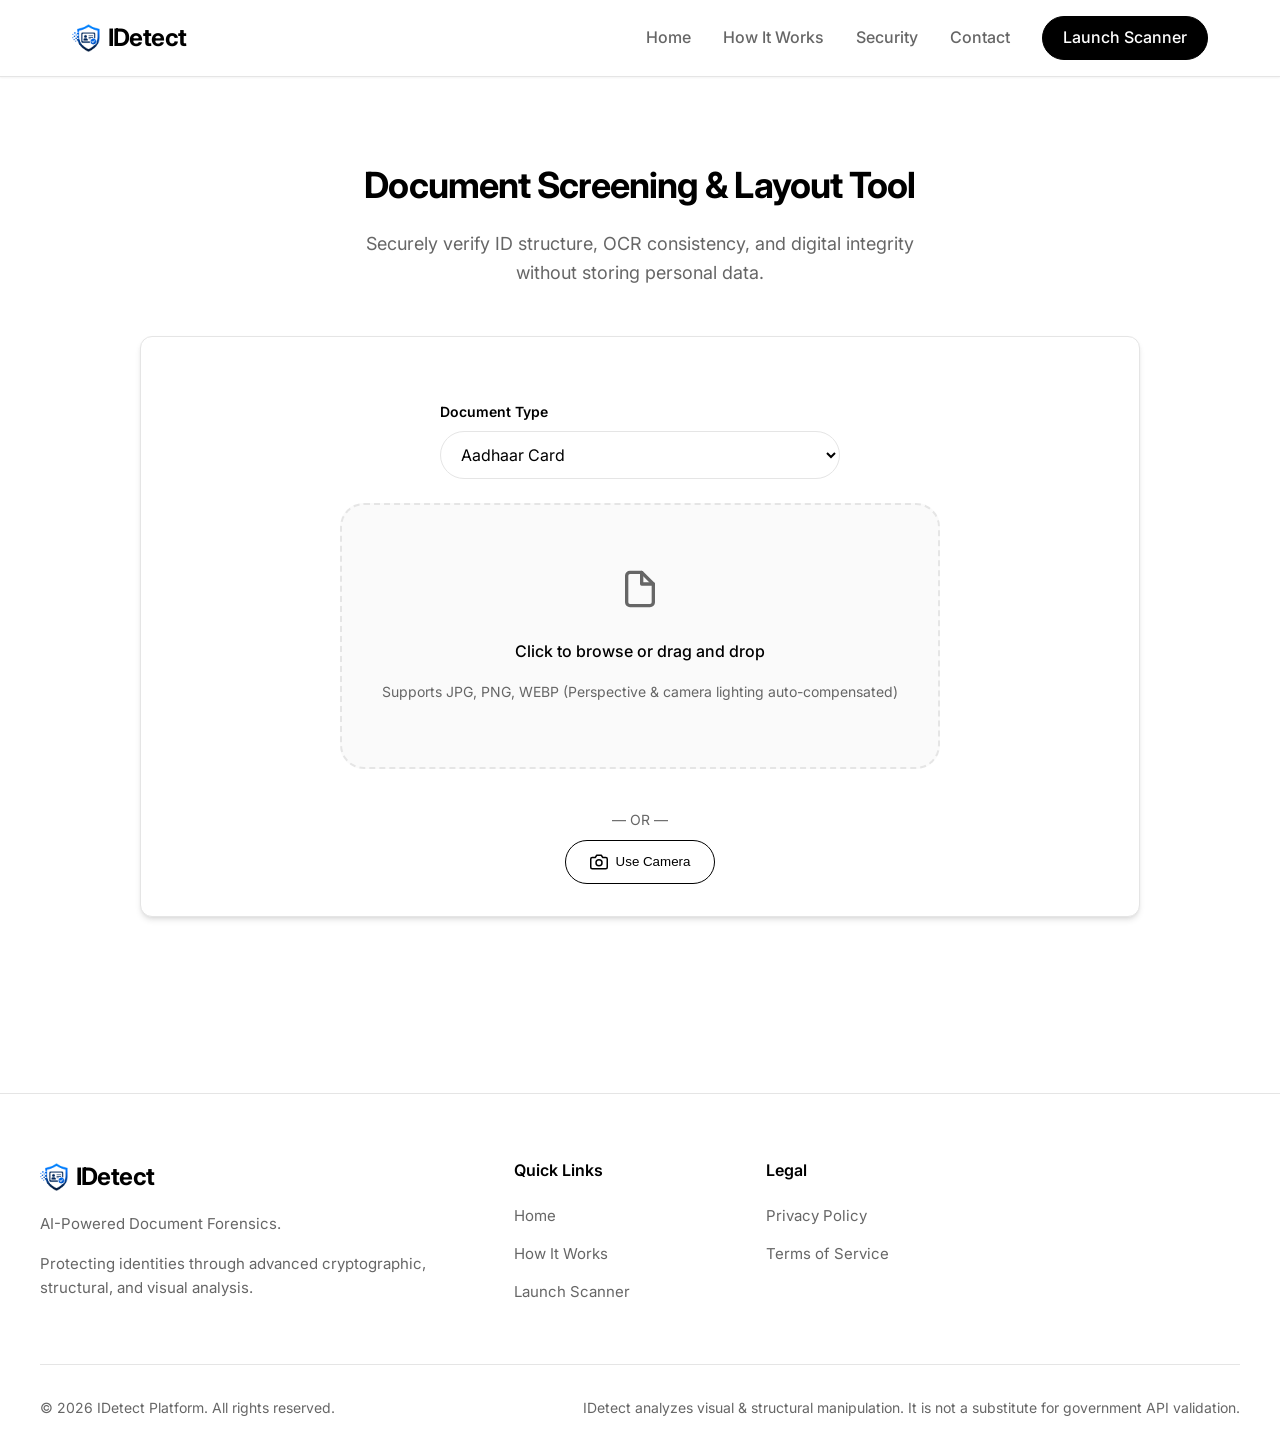
==== commit 8d2d284c: "Update project files" ====
--- a/scanner.html
+++ b/scanner.html
@@ -38,7 +38,7 @@
                     <div class="select-group">
                         <label for="document-type">Document Type</label>
                         <select id="document-type">
-                            <option value="aadhaar">Aadhaar (Dual Sided)</option>
+                            <option value="aadhaar">Aadhaar Card</option>
                         </select>
                     </div>
                     
@@ -72,7 +72,7 @@
 
             <!-- Analyzing State -->
             <div id="section-analyzing" class="card hidden analyzing-state">
-                <h3>Performing Structural & Forensic Analysis...</h3>
+                <h3 id="analyzing-status-text">Performing Structural & Forensic Analysis...</h3>
                 <div class="progress-group">
                     <div class="progress-label"><span>Perspective Rectification & Quality Check</span><span id="lbl-persp">0%</span></div>
                     <div class="progress-track"><div class="progress-fill" id="prog-persp"></div></div>
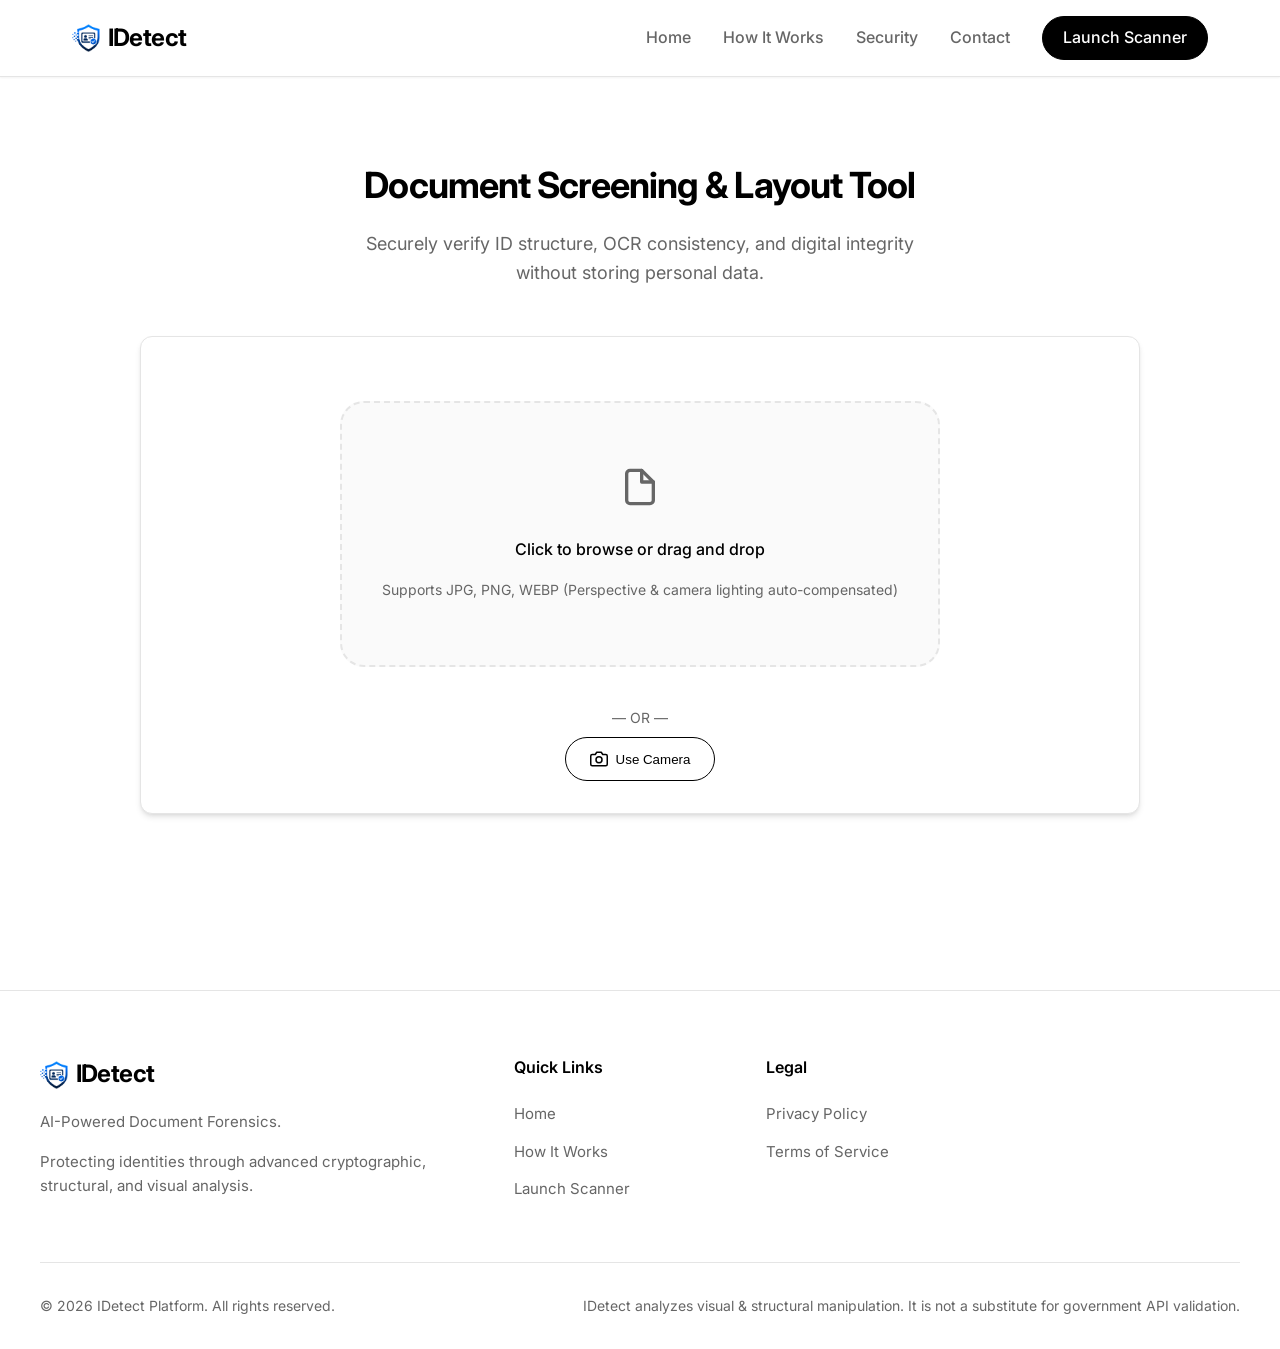
==== commit 7cf511d4: "Update project files" ====
--- a/scanner.html
+++ b/scanner.html
@@ -35,13 +35,8 @@
             <!-- Upload Section -->
             <div id="section-upload" class="card">
                 <div class="upload-controls">
-                    <div class="select-group">
-                        <label for="document-type">Document Type</label>
-                        <select id="document-type">
-                            <option value="aadhaar">Aadhaar Card</option>
-                        </select>
-                    </div>
-                    
+                    <!-- Document Type selection removed (Auto-detected by backend) -->
+
                     <div class="dropzone" onclick="document.getElementById('file-input').click()" id="dropzone" style="border-radius: 24px;">
                         <div class="dropzone-icon">
                             <svg xmlns="http://www.w3.org/2000/svg" width="40" height="40" viewBox="0 0 24 24" fill="none" stroke="currentColor" stroke-width="2" stroke-linecap="round" stroke-linejoin="round" style="color: var(--text-muted);"><path d="M13 2H6a2 2 0 0 0-2 2v16a2 2 0 0 0 2 2h12a2 2 0 0 0 2-2V9z"></path><polyline points="13 2 13 9 20 9"></polyline></svg>
